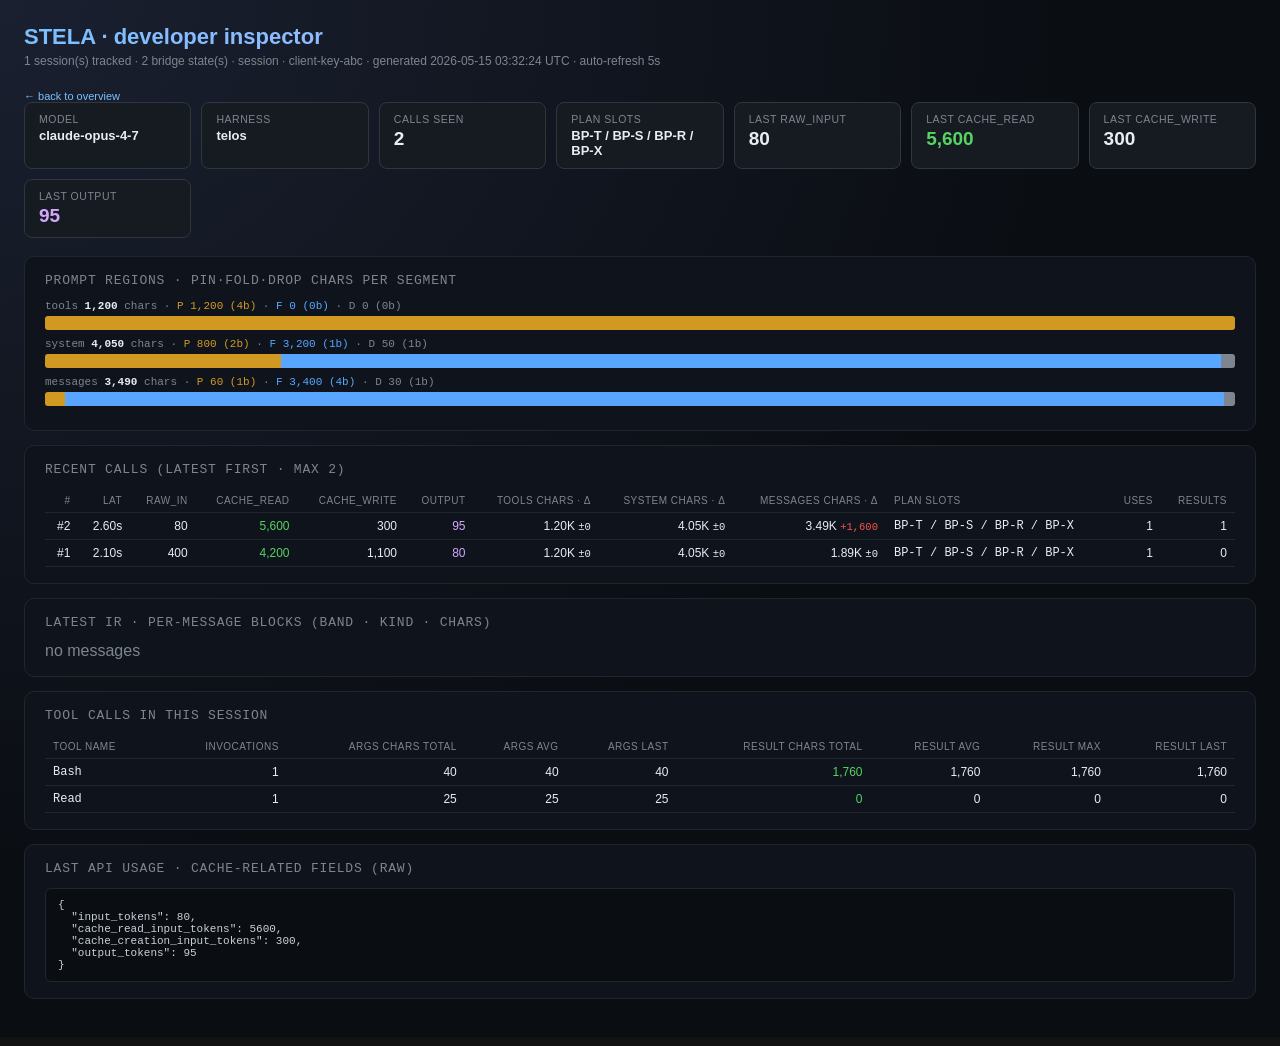
==== example_developer_page.html @ 6a203fd6 "add developer inspector dashboard + cache_write 5m/1h pricing split Developer-facing /__stela/develo" ====
<!doctype html>
<html lang="en"><head>
<meta charset="utf-8">
<meta http-equiv="refresh" content="5">
<title>STELA · developer · session · client-key-abc</title>
<style>
:root { color-scheme: dark; }
* { box-sizing: border-box; }
body {
  font-family: -apple-system, BlinkMacSystemFont, 'Inter', 'Segoe UI', sans-serif;
  margin: 0; padding: 0;
  background: radial-gradient(ellipse at top left, #1a2030 0%, #0a0d12 60%);
  color: #e6edf3; min-height: 100vh;
}
.wrap { max-width: 1280px; margin: 0 auto; padding: 24px; }
header { margin-bottom: 22px; }
header h1 { margin: 0 0 4px 0; font-size: 22px; font-weight: 700;
  background: linear-gradient(120deg, #79c0ff 0%, #d2a8ff 100%);
  -webkit-background-clip: text; background-clip: text;
  -webkit-text-fill-color: transparent;
}
header .sub { color: #7d8590; font-size: 12px; }
a { color: #79c0ff; text-decoration: none; }
a:hover { text-decoration: underline; }
.card {
  background: #0f141c; border: 1px solid #21262d; border-radius: 10px;
  padding: 16px 20px; margin-bottom: 14px;
}
.card h2 { margin: 0 0 12px 0; font-size: 13px; color: #7d8590;
  text-transform: uppercase; letter-spacing: 0.06em; font-weight: 500;
  font-family: monospace; }
.kpis { display: grid; grid-template-columns: repeat(auto-fit, minmax(160px, 1fr));
  gap: 10px; margin-bottom: 18px; }
.kpi { background: #161b22; border: 1px solid #30363d; border-radius: 8px;
  padding: 10px 14px; }
.kpi .label { color: #7d8590; font-size: 10.5px; text-transform: uppercase;
  letter-spacing: 0.05em; margin-bottom: 3px; }
.kpi .value { font-size: 19px; font-weight: 600; font-variant-numeric: tabular-nums; }
.kpi .sub { color: #7d8590; font-size: 11px; margin-top: 1px; }

table { width: 100%; border-collapse: collapse; font-size: 12px;
  font-variant-numeric: tabular-nums; }
th, td { padding: 6px 8px; border-bottom: 1px solid #21262d; text-align: right;
  vertical-align: middle; }
th { font-weight: 500; color: #7d8590; text-transform: uppercase;
  font-size: 10px; letter-spacing: 0.05em; }
th.left, td.left { text-align: left; }
td.left { font-family: monospace; }
tr:hover td { background: #131822; }

.pin   { color: #d29922; }
.fold  { color: #58a6ff; }
.drop  { color: #7d8590; }
.green { color: #56d364; }
.purple { color: #d2a8ff; }
.muted { color: #7d8590; }

.tabs { display: flex; gap: 0; background: #161b22; border-radius: 999px;
  padding: 4px; margin-bottom: 14px; border: 1px solid #30363d;
  width: fit-content; }
.tabs a { display: inline-block; padding: 6px 16px; border-radius: 999px;
  font-size: 12px; font-weight: 500; color: #8b949e; text-decoration: none; }
.tabs a.active { background: linear-gradient(120deg, #d2a8ff 0%, #79c0ff 100%);
  color: #0a0d12; }

.stack-bar { display: flex; height: 14px; border-radius: 3px; overflow: hidden;
  background: #161b22; margin: 4px 0 4px 0; }
.stack-bar > span { display: block; height: 100%; }
.stack-bar .pin   { background: #d29922; }
.stack-bar .fold  { background: #58a6ff; }
.stack-bar .drop  { background: #7d8590; }

.delta { font-family: monospace; font-size: 10.5px; }
.delta.up   { color: #f85149; }
.delta.down { color: #56d364; }

.msg-row { display: grid; grid-template-columns: 60px 70px 1fr; gap: 8px;
  padding: 4px 0; border-bottom: 1px dashed #21262d; font-size: 11.5px; }
.msg-row .role { font-family: monospace; color: #d2a8ff; }
.msg-row .idx { color: #7d8590; font-family: monospace; }
.msg-row .blocks { font-family: monospace; }
.blk-pill { display: inline-block; padding: 1px 6px; border-radius: 3px;
  font-size: 10px; margin-right: 4px; }

pre.raw { background: #0a0d12; border: 1px solid #21262d; border-radius: 6px;
  padding: 10px 12px; overflow-x: auto; font-size: 11px; color: #c9d1d9;
  margin: 0; max-height: 240px; }
.refresh-bar { color: #7d8590; font-size: 11px; margin-top: 4px; }
</style>
</head><body>
<div class="wrap">
<header>
  <h1>STELA · developer inspector</h1>
  <div class="sub">
    1 session(s) tracked · 2 bridge state(s) ·
    session · client-key-abc · generated 2026-05-15 03:32:24 UTC · auto-refresh 5s
  </div>
</header>
<div class="refresh-bar"><a href="?">← back to overview</a></div>

<div class="kpis">
  <div class="kpi"><div class="label">model</div>
    <div class="value" style="font-size:13px">claude-opus-4-7</div></div>
  <div class="kpi"><div class="label">harness</div>
    <div class="value" style="font-size:13px">telos</div></div>
  <div class="kpi"><div class="label">calls seen</div>
    <div class="value">2</div></div>
  <div class="kpi"><div class="label">plan slots</div>
    <div class="value" style="font-size:13px">BP-T / BP-S / BP-R / BP-X</div></div>
  <div class="kpi"><div class="label">last raw_input</div>
    <div class="value gold">80</div></div>
  <div class="kpi"><div class="label">last cache_read</div>
    <div class="value green">5,600</div></div>
  <div class="kpi"><div class="label">last cache_write</div>
    <div class="value gold">300</div></div>
  <div class="kpi"><div class="label">last output</div>
    <div class="value purple">95</div></div>
</div>
<div class="card"><h2>Prompt regions · pin·fold·drop chars per segment</h2><div style="margin-bottom:8px"><div style="font-size:11px;color:#7d8590;font-family:monospace;margin-bottom:2px">tools <b style="color:#e6edf3">1,200</b> chars · <span class="pin">P 1,200 (4b)</span> · <span class="fold">F 0 (0b)</span> · <span class="drop">D 0 (0b)</span></div><div class="stack-bar"><span class="pin"  style="width:100.0%" title="PIN 1,200"></span><span class="fold" style="width:0.0%" title="FOLD 0"></span><span class="drop" style="width:0.0%" title="DROP 0"></span></div></div><div style="margin-bottom:8px"><div style="font-size:11px;color:#7d8590;font-family:monospace;margin-bottom:2px">system <b style="color:#e6edf3">4,050</b> chars · <span class="pin">P 800 (2b)</span> · <span class="fold">F 3,200 (1b)</span> · <span class="drop">D 50 (1b)</span></div><div class="stack-bar"><span class="pin"  style="width:19.8%" title="PIN 800"></span><span class="fold" style="width:79.0%" title="FOLD 3,200"></span><span class="drop" style="width:1.2%" title="DROP 50"></span></div></div><div style="margin-bottom:8px"><div style="font-size:11px;color:#7d8590;font-family:monospace;margin-bottom:2px">messages <b style="color:#e6edf3">3,490</b> chars · <span class="pin">P 60 (1b)</span> · <span class="fold">F 3,400 (4b)</span> · <span class="drop">D 30 (1b)</span></div><div class="stack-bar"><span class="pin"  style="width:1.7%" title="PIN 60"></span><span class="fold" style="width:97.4%" title="FOLD 3,400"></span><span class="drop" style="width:0.9%" title="DROP 30"></span></div></div></div>
<div class="card">
  <h2>Recent calls (latest first · max 2)</h2>
  <table>
    <thead><tr>
      <th>#</th><th>lat</th>
      <th>raw_in</th><th>cache_read</th><th>cache_write</th><th>output</th>
      <th>tools chars · Δ</th><th>system chars · Δ</th><th>messages chars · Δ</th>
      <th class="left">plan slots</th>
      <th>uses</th><th>results</th>
    </tr></thead>
    <tbody><tr><td>#2</td><td>2.60s</td><td>80</td><td class="green">5,600</td><td class="gold">300</td><td class="purple">95</td><td>1.20K <span class="delta">±0</span></td><td>4.05K <span class="delta">±0</span></td><td>3.49K <span class="delta up">+1,600</span></td><td class="left">BP-T / BP-S / BP-R / BP-X</td><td>1</td><td>1</td></tr><tr><td>#1</td><td>2.10s</td><td>400</td><td class="green">4,200</td><td class="gold">1,100</td><td class="purple">80</td><td>1.20K <span class="delta">±0</span></td><td>4.05K <span class="delta">±0</span></td><td>1.89K <span class="delta">±0</span></td><td class="left">BP-T / BP-S / BP-R / BP-X</td><td>1</td><td>0</td></tr></tbody>
  </table>
</div>

<div class="card">
  <h2>Latest IR · per-message blocks (band · kind · chars)</h2>
  <div class="muted">no messages</div>
</div>

<div class="card">
  <h2>Tool calls in this session</h2>
  <table>
    <thead><tr>
      <th class="left">tool name</th>
      <th>invocations</th>
      <th>args chars total</th>
      <th>args avg</th>
      <th>args last</th>
      <th>result chars total</th>
      <th>result avg</th>
      <th>result max</th>
      <th>result last</th>
    </tr></thead>
    <tbody><tr><td class="left">Bash</td><td>1</td><td>40</td><td>40</td><td>40</td><td class="green">1,760</td><td>1,760</td><td>1,760</td><td>1,760</td></tr><tr><td class="left">Read</td><td>1</td><td>25</td><td>25</td><td>25</td><td class="green">0</td><td>0</td><td>0</td><td>0</td></tr></tbody>
  </table>
</div>

<div class="card">
  <h2>Last API usage · cache-related fields (raw)</h2>
  <pre class="raw">{
  &quot;input_tokens&quot;: 80,
  &quot;cache_read_input_tokens&quot;: 5600,
  &quot;cache_creation_input_tokens&quot;: 300,
  &quot;output_tokens&quot;: 95
}</pre>
</div>

</div></body></html>
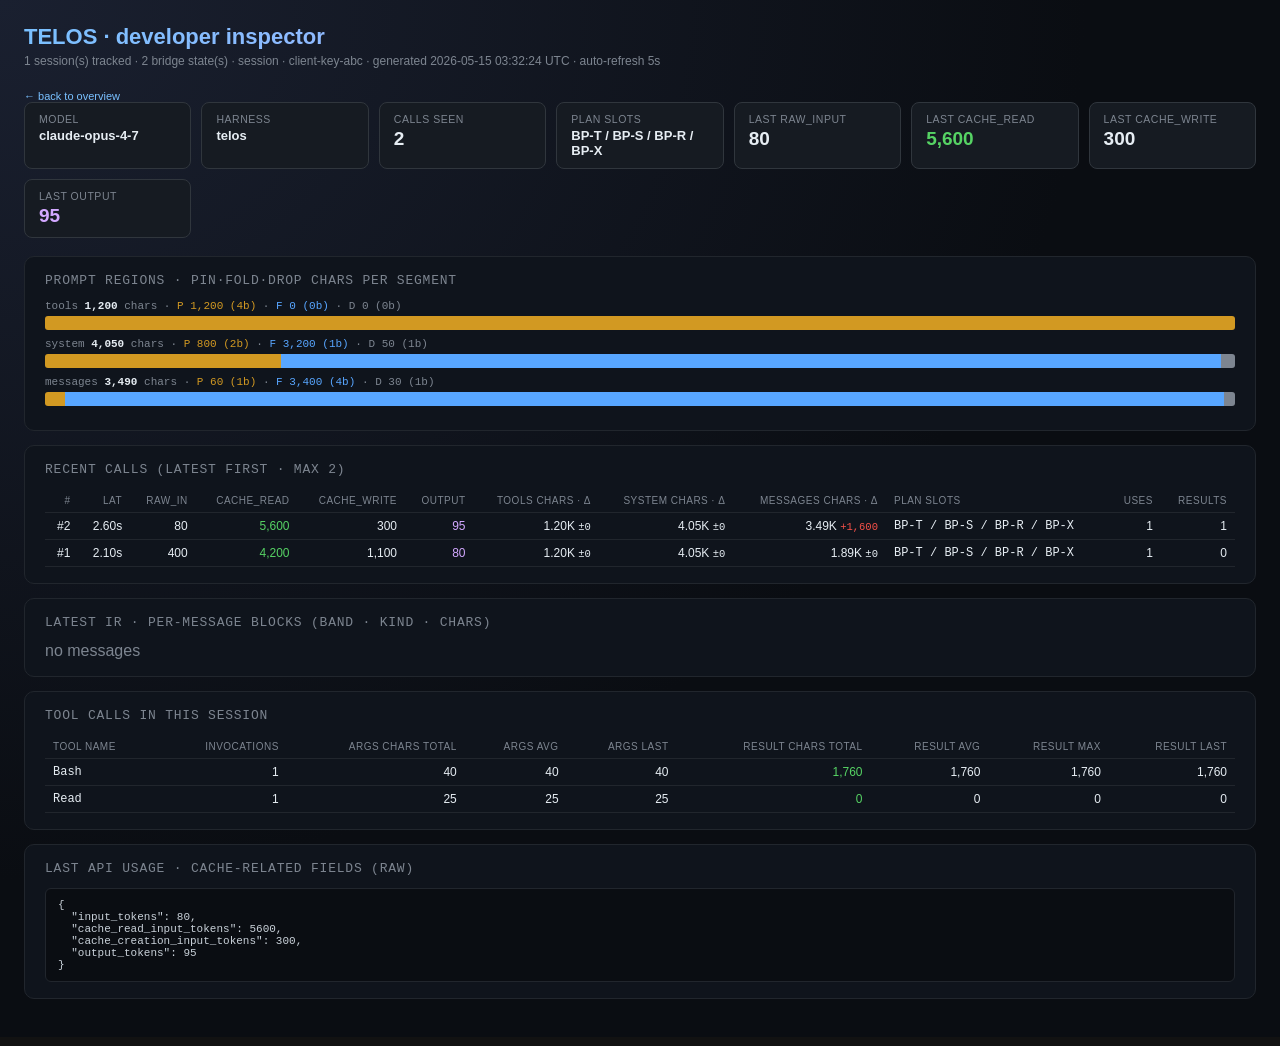
==== commit ebb7668b: "Rename project from stela to telos-sdk - Package: import name `telos`, distribution name `telos-sdk`" ====
--- a/example_developer_page.html
+++ b/example_developer_page.html
@@ -2,7 +2,7 @@
 <html lang="en"><head>
 <meta charset="utf-8">
 <meta http-equiv="refresh" content="5">
-<title>STELA · developer · session · client-key-abc</title>
+<title>TELOS · developer · session · client-key-abc</title>
 <style>
 :root { color-scheme: dark; }
 * { box-sizing: border-box; }
@@ -90,7 +90,7 @@
 </head><body>
 <div class="wrap">
 <header>
-  <h1>STELA · developer inspector</h1>
+  <h1>TELOS · developer inspector</h1>
   <div class="sub">
     1 session(s) tracked · 2 bridge state(s) ·
     session · client-key-abc · generated 2026-05-15 03:32:24 UTC · auto-refresh 5s
